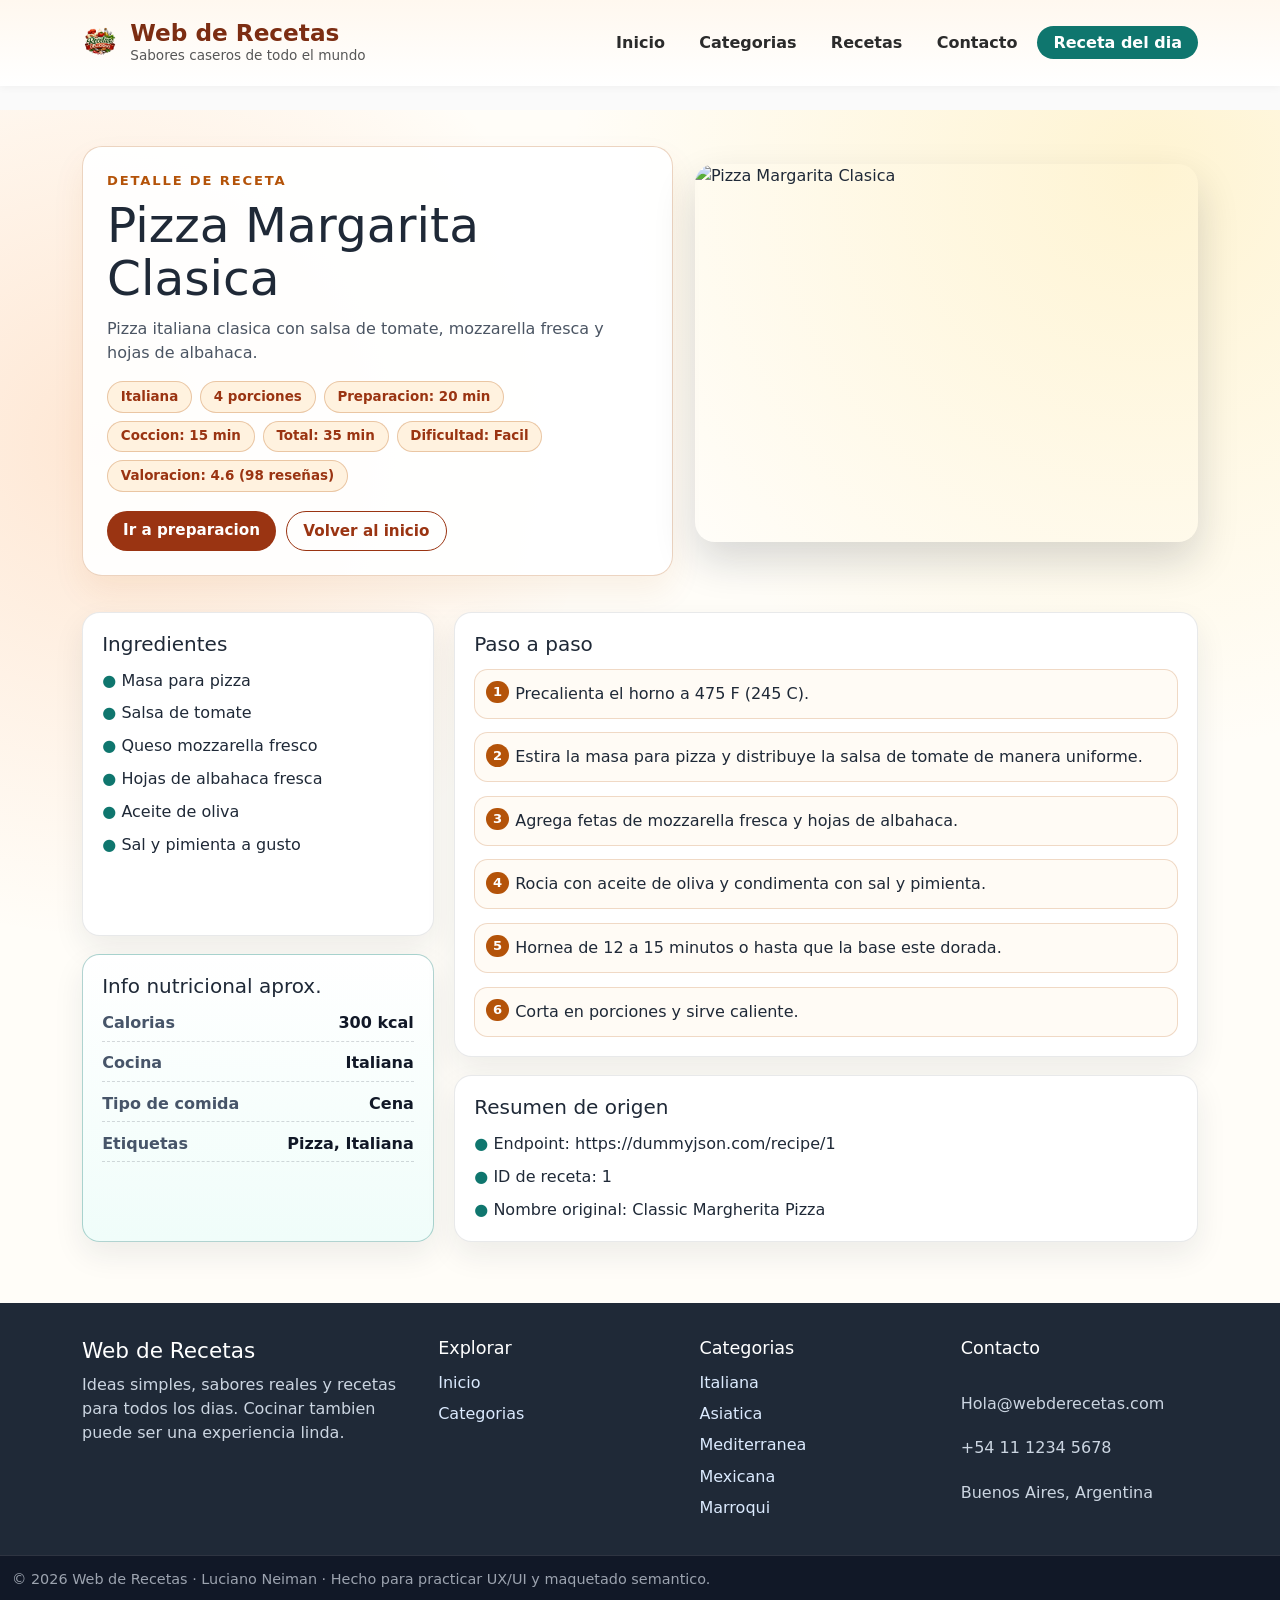
==== detalle-pizza.html @ e7e10cf9 "agregue pagina de detalle y termine" ====
<!DOCTYPE html>
<html lang="es-ES">

<head>
    <meta charset="UTF-8">
    <meta name="viewport" content="width=device-width, initial-scale=1.0">
    <title>Pizza Margarita Clasica | Web de Recetas</title>
    <link rel="icon" href="data:,">

    <link href="https://cdn.jsdelivr.net/npm/bootstrap@5.3.8/dist/css/bootstrap.min.css" rel="stylesheet"
        integrity="sha384-sRIl4kxILFvY47J16cr9ZwB07vP4J8+LH7qKQnuqkuIAvNWLzeN8tE5YBujZqJLB" crossorigin="anonymous">
    <script src="https://cdn.jsdelivr.net/npm/bootstrap@5.3.8/dist/js/bootstrap.bundle.min.js"
        integrity="sha384-FKyoEForCGlyvwx9Hj09JcYn3nv7wiPVlz7YYwJrWVcXK/BmnVDxM+D2scQbITxI" crossorigin="anonymous"
        defer></script>

    <link rel="stylesheet" href="assets/css/styles.css">
    <script src="assets/js/script.js" defer></script>
</head>

<body>
    <header class="header-main">
        <nav class="container navbar-recetas" aria-label="Navegacion principal">
            <a href="index.html" class="brand-recetas">
                <img src="assets/img/logo.png" alt="Logo Web de Recetas" class="logo-header">
                <span class="brand-copy">
                    <span class="brand-title">Web de Recetas</span>
                    <span class="brand-subtitle">Sabores caseros de todo el mundo</span>
                </span>
            </a>
            <ul class="menu-recetas">
                <li><a href="index.html" class="menu-link">Inicio</a></li>
                <li><a href="index.html#categorias" class="menu-link">Categorias</a></li>
                <li><a href="index.html#recetas" class="menu-link">Recetas</a></li>
                <li><a href="index.html#contacto" class="menu-link">Contacto</a></li>
                <li><a href="detalle-pizza.html" class="menu-cta" aria-current="page">Receta del dia</a></li>
            </ul>
        </nav>
    </header>

    <main class="main-content detail-page detail-page--pizza">
        <section class="detail-hero container" aria-label="Detalle de receta de pizza">
            <article class="detail-hero__content">
                <p class="detail-kicker">Detalle de receta</p>
                <h1>Pizza Margarita Clasica</h1>
                <p class="detail-lead">Pizza italiana clasica con salsa de tomate,
                    mozzarella fresca y hojas de albahaca.</p>
                <ul class="detail-meta" role="list">
                    <li>Italiana</li>
                    <li>4 porciones</li>
                    <li>Preparacion: 20 min</li>
                    <li>Coccion: 15 min</li>
                    <li>Total: 35 min</li>
                    <li>Dificultad: Facil</li>
                    <li>Valoracion: 4.6 (98 reseñas)</li>
                </ul>
                <p class="detail-actions">
                    <a href="#pasos" class="hero-btn hero-btn--primary">Ir a preparacion</a>
                    <a href="index.html" class="hero-btn hero-btn--ghost">Volver al inicio</a>
                </p>
            </article>
            <figure class="detail-hero__media">
                <img src="https://cdn.dummyjson.com/recipe-images/1.webp" alt="Pizza Margarita Clasica">
            </figure>
        </section>

        <section class="detail-layout container" aria-label="Informacion completa de la receta">
            <aside class="detail-panel">
                <article class="detail-card">
                    <h2>Ingredientes</h2>
                    <ul class="detail-list" role="list">
                        <li>Masa para pizza</li>
                        <li>Salsa de tomate</li>
                        <li>Queso mozzarella fresco</li>
                        <li>Hojas de albahaca fresca</li>
                        <li>Aceite de oliva</li>
                        <li>Sal y pimienta a gusto</li>
                    </ul>
                </article>

                <article class="detail-card detail-card--accent">
                    <h2>Info nutricional aprox.</h2>
                    <dl class="detail-facts">
                        <div>
                            <dt>Calorias</dt>
                            <dd>300 kcal</dd>
                        </div>
                        <div>
                            <dt>Cocina</dt>
                            <dd>Italiana</dd>
                        </div>
                        <div>
                            <dt>Tipo de comida</dt>
                            <dd>Cena</dd>
                        </div>
                        <div>
                            <dt>Etiquetas</dt>
                            <dd>Pizza, Italiana</dd>
                        </div>
                    </dl>
                </article>
            </aside>

            <section class="detail-content" id="pasos">
                <article class="detail-card detail-card--steps">
                    <h2>Paso a paso</h2>
                    <ol class="detail-steps">
                        <li>Precalienta el horno a 475 F (245 C).</li>
                        <li>Estira la masa para pizza y distribuye la salsa de tomate de manera uniforme.</li>
                        <li>Agrega fetas de mozzarella fresca y hojas de albahaca.</li>
                        <li>Rocia con aceite de oliva y condimenta con sal y pimienta.</li>
                        <li>Hornea de 12 a 15 minutos o hasta que la base este dorada.</li>
                        <li>Corta en porciones y sirve caliente.</li>
                    </ol>
                </article>

                <article class="detail-card">
                    <h2>Resumen de origen</h2>
                    <ul class="detail-tips" role="list">
                        <li>Endpoint: https://dummyjson.com/recipe/1</li>
                        <li>ID de receta: 1</li>
                        <li>Nombre original: Classic Margherita Pizza</li>
                    </ul>
                </article>
            </section>
        </section>
    </main>

    <footer class="footer-recetas" id="contacto">
        <section class="container footer-grid" aria-label="Pie de pagina">
            <div class="footer-block footer-brand">
                <h2>Web de Recetas</h2>
                <p>Ideas simples, sabores reales y recetas para todos los dias. Cocinar tambien puede ser una experiencia linda.</p>
            </div>

            <nav class="footer-block" aria-label="Navegacion del sitio">
                <h3>Explorar</h3>
                <ul class="footer-links" role="list">
                    <li><a href="index.html">Inicio</a></li>
                    <li><a href="index.html#categorias">Categorias</a></li>
                </ul>
            </nav>

            <div class="footer-block" aria-label="Tipos de recetas">
                <h3>Categorias</h3>
                <ul class="footer-links" role="list">
                    <li><a href="index.html#italia">Italiana</a></li>
                    <li><a href="index.html#asia">Asiatica</a></li>
                    <li><a href="index.html#mediterraneo">Mediterranea</a></li>
                    <li><a href="index.html#mexicano">Mexicana</a></li>
                    <li><a href="index.html#marroqui">Marroqui</a></li>
                </ul>
            </div>

            <div class="footer-block footer-contacto">
                <h3>Contacto</h3>
                <p>Hola@webderecetas.com</p>
                <p>+54 11 1234 5678</p>
                <p>Buenos Aires, Argentina</p>
            </div>
        </section>

        <section class="footer-bottom">
            <p class="container">© 2026 Web de Recetas · Luciano Neiman · Hecho para practicar UX/UI y maquetado semantico.</p>
        </section>
    </footer>
</body>

</html>
---- assets/css/styles.css ----
/* RESET CSS */
html {
    box-sizing: border-box;
    font-size: 100%;
}

*,
*::before,
*::after {
    box-sizing: inherit;
    margin: 0;
    padding: 0;
}

body {
    line-height: 1.5;
    font-family: system-ui, sans-serif;
    background: #fafafa;
    color: #222;
    min-height: 100vh;
}

a {
    color: inherit;
    text-decoration: none;
}

img,
picture,
video,
canvas,
svg {
    display: block;
    max-width: 100%;
}

input,
button,
textarea,
select {
    font: inherit;
}



/* HEADER */
.header-main {
    background: linear-gradient(180deg, #fff8ef 0%, #ffffff 100%);
    box-shadow: 0 0.125rem 0.5rem rgba(0, 0, 0, 0.04);
    margin-bottom: 1.5rem;
}

.navbar-recetas {
    align-items: center;
    display: flex;
    flex-wrap: wrap;
    gap: 1rem;
    justify-content: space-between;
    padding-block: 1rem;
}

.brand-recetas {
    align-items: center;
    display: flex;
    gap: 0.75rem;
}

.brand-copy {
    display: grid;
    gap: 0.1rem;
}

.brand-title {
    color: #7c2d12;
    font-size: 1.45rem;
    font-weight: 800;
    line-height: 1;
}

.brand-subtitle {
    color: #575757;
    font-size: 0.85rem;
}

.logo-header {
    border-radius: 0.75rem;
    height: 3.4rem;
    width: auto;
}

.menu-recetas {
    align-items: center;
    display: flex;
    flex-wrap: wrap;
    gap: 0.35rem;
    list-style: none;
    margin: 0;
    padding: 0;
}

.menu-link {
    border-radius: 999rem;
    color: #2b2b2b;
    font-weight: 600;
    padding: 0.45rem 0.9rem;
    transition: background-color 150ms ease, color 150ms ease;
}

.menu-link:hover,
.menu-link:focus-visible,
.menu-link--active {
    background: #fdebd6;
    color: #9a3412;
}

.menu-cta {
    background: #0f766e;
    border-radius: 999rem;
    color: #ffffff;
    font-weight: 700;
    padding: 0.45rem 1rem;
    transition: background-color 150ms ease;
}

.menu-cta:hover,
.menu-cta:focus-visible {
    background: #0c615b;
}

/* HERO */
.hero-section {
    align-items: center;
    display: flex;
    min-height: 40rem;
    background-image: url('../img/banner.jpeg');
    background-position: center;
    background-repeat: no-repeat;
    background-size: cover;
    padding: 11.2rem 0;
    position: relative;
}

.hero-section::before {
    background: linear-gradient(90deg, rgba(24, 24, 24, 0.66) 0%, rgba(24, 24, 24, 0.28) 55%, rgba(24, 24, 24, 0.1) 100%);
    content: "";
    inset: 0;
    position: absolute;
}

.hero-content {
    background: rgba(255, 255, 255, 0.9);
    border: 0.0625rem solid rgba(124, 45, 18, 0.16);
    border-radius: 1.2rem;
    color: #222;
    margin-inline: 0;
    max-width: 36rem;
    padding: 1.6rem;
    position: relative;
    z-index: 1;
}

.hero-kicker {
    color: #9a3412;
    font-size: 0.8rem;
    font-weight: 700;
    letter-spacing: 0.12em;
    margin-bottom: 0.6rem;
    text-transform: uppercase;
}

.hero-content h1 {
    font-size: clamp(1.8rem, 3.5vw, 3rem);
    line-height: 1.08;
    margin-bottom: 0.8rem;
}

.hero-description {
    color: #494949;
    font-size: 1.02rem;
    margin-bottom: 1rem;
}

.hero-tags {
    display: flex;
    flex-wrap: wrap;
    gap: 0.45rem;
    list-style: none;
    margin: 0 0 1.2rem;
    padding: 0;
}

.hero-tags li {
    background: #fff3e5;
    border: 0.0625rem solid #f6d2ad;
    border-radius: 999rem;
    color: #9a3412;
    font-size: 0.82rem;
    font-weight: 700;
    padding: 0.25rem 0.75rem;
}

.hero-actions {
    display: flex;
    flex-wrap: wrap;
    gap: 0.6rem;
    margin: 0;
}

.hero-btn {
    border-radius: 999rem;
    font-size: 0.95rem;
    font-weight: 700;
    padding: 0.5rem 1rem;
}

.hero-btn--primary {
    background: #9a3412;
    color: #fff;
}

.hero-btn--primary:hover,
.hero-btn--primary:focus-visible {
    background: #7c2d12;
}

.hero-btn--ghost {
    border: 0.0625rem solid #9a3412;
    color: #9a3412;
}

.hero-btn--ghost:hover,
.hero-btn--ghost:focus-visible {
    background: #fff3e5;
}



/* MAIN */
.main-content {
    padding-bottom: 0;
}

.recipe-category {
    padding: 0 0 4rem;
}

.recipe-category--accent {
    background: linear-gradient(180deg, transparent 0%, rgba(229, 236, 232, 0.65) 100%);
    padding-top: 2rem;
}

.category-heading {
    margin-bottom: 2rem;
}

.category-heading h2 {
    font-size: clamp(2rem, 4vw, 3.5rem);
    margin-bottom: 0.75rem;
    text-wrap: balance;
}

.category-heading>p:last-child {
    color: #575757;
    font-size: 1.05rem;
    max-width: 42rem;
}

.category-kicker {
    color: #9a3412;
    font-size: 0.85rem;
    font-weight: 700;
    letter-spacing: 0.18em;
    margin-bottom: 0.75rem;
    text-transform: uppercase;
}

.recipe-grid {
    display: grid;
    gap: 1.25rem;
    grid-auto-flow: dense;
    grid-template-columns: repeat(12, minmax(0, 1fr));
    list-style: none;
    padding: 0;
}

.recipe-grid__item {
    grid-column: span 4;
}

.recipe-grid__item--hero {
    grid-column: span 7;
    grid-row: span 2;
}

.recipe-grid__item--wide {
    grid-column: span 8;
}

.recipe-grid__item--tall {
    grid-column: span 5;
    grid-row: span 2;
}

.recipe-grid--alt .recipe-grid__item--hero {
    grid-column: span 6;
}

.recipe-grid--alt .recipe-grid__item--wide {
    grid-column: span 7;
}

.recipe-tile {
    background: #ffffff;
    border: 0.0625rem solid rgba(34, 34, 34, 0.08);
    border-radius: 1.5rem;
    box-shadow: 0 1.25rem 2.5rem rgba(17, 24, 39, 0.08);
    display: grid;
    height: 100%;
    overflow: clip;
    transition: transform 180ms ease, box-shadow 180ms ease;
}

.recipe-tile:hover,
.recipe-tile:focus-within {
    box-shadow: 0 1.5rem 3.5rem rgba(17, 24, 39, 0.14);
    transform: translateY(-0.25rem);
}

.recipe-tile img {
    aspect-ratio: 4 / 3;
    height: 100%;
    object-fit: cover;
    width: 100%;
}

.recipe-grid__item--tall .recipe-tile img {
    aspect-ratio: 4 / 4.2;
}

.recipe-tile--horizontal {
    grid-template-columns: minmax(0, 1.2fr) minmax(0, 1fr);
}

.recipe-tile--horizontal img {
    aspect-ratio: auto;
}

.recipe-tile__body {
    display: grid;
    gap: 0.85rem;
    padding: 1.4rem;
}

.recipe-tile__meta {
    color: #6b7280;
    font-size: 0.82rem;
    font-weight: 600;
    letter-spacing: 0.08em;
    text-transform: uppercase;
}

.recipe-tile__body h3 {
    font-size: clamp(1.3rem, 2vw, 2rem);
    line-height: 1.1;
    margin: 0;
    text-wrap: balance;
}

.recipe-tile__body>p:last-of-type {
    color: #4b5563;
    margin: 0;
}

.recipe-tile__link {
    color: #9a3412;
    font-weight: 700;
    width: fit-content;
}

.recipe-tile__link:hover,
.recipe-tile__link:focus-visible {
    color: #7c2d12;
}


/* IDENTIDAD VISUAL POR CATEGORIA */
.category-badges {
    display: flex;
    flex-wrap: wrap;
    gap: 0.5rem;
    margin-top: 1rem;
}

.category-badge {
    border: 0.0625rem solid;
    border-radius: 999rem;
    display: inline-flex;
    font-size: 0.8rem;
    font-weight: 700;
    letter-spacing: 0.04em;
    padding: 0.35rem 0.8rem;
    text-transform: uppercase;
    transition: transform 160ms ease;
}

.recipe-category--italiana .category-kicker {
    color: #b45309;
}

.recipe-category--global .category-kicker {
    color: #0f766e;
}

.recipe-category--italiana .category-badge {
    background-color: #fff5e8;
    border-color: rgba(180, 83, 9, 0.28);
    color: #b45309;
}

.recipe-category--global .category-badge {
    background-color: #ecfeff;
    border-color: rgba(15, 118, 110, 0.3);
    color: #0f766e;
}

.recipe-category--italiana .category-badge:hover,
.recipe-category--global .category-badge:hover {
    transform: translateY(-0.1rem);
}

.recipe-category--italiana .recipe-tile {
    border-color: rgba(180, 83, 9, 0.28);
}

.recipe-category--global .recipe-tile {
    border-color: rgba(15, 118, 110, 0.3);
}

.recipe-category--italiana .recipe-tile:hover,
.recipe-category--italiana .recipe-tile:focus-within {
    box-shadow: 0 1.5rem 3rem rgba(180, 83, 9, 0.18);
}

.recipe-category--global .recipe-tile:hover,
.recipe-category--global .recipe-tile:focus-within {
    box-shadow: 0 1.5rem 3rem rgba(15, 118, 110, 0.2);
}

.recipe-category--italiana .recipe-tile__link {
    color: #b45309;
}

.recipe-category--global .recipe-tile__link {
    color: #0f766e;
}

.recipe-category--italiana .recipe-tile__link:hover,
.recipe-category--italiana .recipe-tile__link:focus-visible,
.recipe-category--global .recipe-tile__link:hover,
.recipe-category--global .recipe-tile__link:focus-visible {
    text-decoration: underline;
}


/* DETALLE DE RECETA */
.detail-page {
    background:
        radial-gradient(circle at 90% 5%, rgba(252, 211, 77, 0.22), transparent 36%),
        radial-gradient(circle at 8% 28%, rgba(249, 115, 22, 0.16), transparent 34%),
        #fffdf8;
    padding-bottom: 3.8rem;
}

.detail-page--pizza {
    color: #1f2937;
}

.detail-hero {
    align-items: center;
    column-gap: 1.4rem;
    display: grid;
    grid-template-columns: 1.08fr 0.92fr;
    padding-block: 2.2rem;
}

.detail-hero__content {
    background: rgba(255, 255, 255, 0.92);
    border: 0.0625rem solid rgba(180, 83, 9, 0.25);
    border-radius: 1.25rem;
    box-shadow: 0 1rem 2rem rgba(180, 83, 9, 0.08);
    padding: 1.5rem;
}

.detail-kicker {
    color: #b45309;
    font-size: 0.82rem;
    font-weight: 700;
    letter-spacing: 0.14em;
    margin-bottom: 0.55rem;
    text-transform: uppercase;
}

.detail-hero__content h1 {
    font-size: clamp(1.9rem, 3.8vw, 3.2rem);
    line-height: 1.08;
    margin-bottom: 0.8rem;
    text-wrap: balance;
}

.detail-lead {
    color: #4b5563;
    margin-bottom: 1rem;
    max-width: 36rem;
}

.detail-meta {
    display: flex;
    flex-wrap: wrap;
    gap: 0.5rem;
    list-style: none;
    margin: 0 0 1.15rem;
    padding: 0;
}

.detail-meta li {
    background: #fff2df;
    border: 0.0625rem solid rgba(180, 83, 9, 0.28);
    border-radius: 999rem;
    color: #9a3412;
    font-size: 0.84rem;
    font-weight: 700;
    padding: 0.3rem 0.8rem;
}

.detail-actions {
    display: flex;
    flex-wrap: wrap;
    gap: 0.65rem;
    margin: 0;
}

.detail-hero__media {
    border-radius: 1.25rem;
    overflow: clip;
    box-shadow: 0 1.2rem 2.6rem rgba(15, 23, 42, 0.16);
}

.detail-hero__media img {
    aspect-ratio: 16 / 12;
    object-fit: cover;
    width: 100%;
}

.detail-layout {
    column-gap: 1.25rem;
    display: grid;
    grid-template-columns: minmax(16rem, 22rem) minmax(0, 1fr);
}

.detail-panel,
.detail-content {
    display: grid;
    gap: 1.15rem;
}

.detail-card {
    background: #ffffff;
    border: 0.0625rem solid rgba(31, 41, 55, 0.1);
    border-radius: 1.1rem;
    box-shadow: 0 0.8rem 1.9rem rgba(31, 41, 55, 0.08);
    padding: 1.2rem;
}

.detail-card h2 {
    font-size: 1.25rem;
    margin-bottom: 0.8rem;
}

.detail-list,
.detail-tips {
    display: grid;
    gap: 0.55rem;
    list-style: none;
    margin: 0;
    padding: 0;
}

.detail-list li,
.detail-tips li {
    padding-left: 1.2rem;
    position: relative;
}

.detail-list li::before,
.detail-tips li::before {
    color: #0f766e;
    content: "●";
    left: 0;
    position: absolute;
}

.detail-facts {
    display: grid;
    gap: 0.6rem;
    margin: 0;
}

.detail-facts div {
    align-items: baseline;
    border-bottom: 0.0625rem dashed rgba(31, 41, 55, 0.18);
    display: flex;
    justify-content: space-between;
    padding-bottom: 0.35rem;
}

.detail-facts dt {
    color: #475569;
    font-weight: 600;
}

.detail-facts dd {
    color: #111827;
    font-weight: 800;
    margin: 0;
}

.detail-card--accent {
    border-color: rgba(15, 118, 110, 0.32);
    background: linear-gradient(180deg, #ffffff 0%, #f0fdfa 100%);
}

.detail-steps {
    counter-reset: step;
    display: grid;
    gap: 0.85rem;
    list-style: none;
    margin: 0;
    padding: 0;
}

.detail-steps li {
    background: #fffbf5;
    border: 0.0625rem solid rgba(180, 83, 9, 0.2);
    border-radius: 0.85rem;
    padding: 0.75rem 0.8rem 0.75rem 2.5rem;
    position: relative;
}

.detail-steps li::before {
    align-items: center;
    background: #b45309;
    border-radius: 999rem;
    color: #fff;
    content: counter(step);
    counter-increment: step;
    display: inline-flex;
    font-size: 0.82rem;
    font-weight: 700;
    height: 1.4rem;
    justify-content: center;
    left: 0.7rem;
    position: absolute;
    top: 0.7rem;
    width: 1.4rem;
}


/* FOOTER */
.footer-recetas {
    background: #1f2937;
    color: #e5e7eb;
    margin-top: 0;
}

.footer-grid {
    column-gap: 1.5rem;
    display: grid;
    grid-template-columns: 1.4fr 1fr 1fr 1fr;
    padding-block: 2.2rem;
    row-gap: 1.6rem;
}

.footer-block h2,
.footer-block h3 {
    color: #ffffff;
    font-size: 1.1rem;
    margin-bottom: 0.75rem;
}

.footer-brand h2 {
    font-size: 1.35rem;
    margin-bottom: 0.6rem;
}

.footer-brand p,
.footer-contacto p {
    color: #cbd5e1;
    margin: 0;
}

.footer-links {
    display: grid;
    gap: 0.45rem;
    list-style: none;
    margin: 0;
    padding: 0;
}

.footer-links a {
    color: #dbeafe;
    width: fit-content;
}

.footer-links a:hover,
.footer-links a:focus-visible {
    color: #fbbf24;
    text-decoration: underline;
}

.footer-contacto {
    display: grid;
    font-style: normal;
    gap: 0.35rem;
}

.footer-bottom {
    background: #111827;
    border-top: 0.0625rem solid rgba(255, 255, 255, 0.12);
    padding-block: 0.85rem;
}

.footer-bottom p {
    color: #9ca3af;
    font-size: 0.9rem;
    margin: 0;
}


@media (max-width: 62rem) {

    .detail-hero {
        grid-template-columns: 1fr;
        padding-top: 1.8rem;
    }

    .detail-layout {
        grid-template-columns: 1fr;
    }

    .footer-grid {
        grid-template-columns: 1fr 1fr;
    }

    .recipe-grid__item,
    .recipe-grid__item--hero,
    .recipe-grid__item--wide,
    .recipe-grid__item--tall,
    .recipe-grid--alt .recipe-grid__item--hero,
    .recipe-grid--alt .recipe-grid__item--wide {
        grid-column: span 6;
        grid-row: auto;
    }

    .recipe-tile--horizontal {
        grid-template-columns: 1fr;
    }

    .recipe-tile--horizontal img {
        aspect-ratio: 4 / 3;
    }
}

@media (max-width: 40rem) {

    .detail-hero__content,
    .detail-card {
        padding: 1rem;
    }

    .detail-actions .hero-btn {
        width: 100%;
    }

    .footer-grid {
        grid-template-columns: 1fr;
        padding-block: 1.7rem;
    }

    .footer-bottom p {
        text-align: center;
    }

    .hero-section {
        min-height: 23rem;
        padding: 1rem 0;
    }

    .hero-content {
        margin-inline: 0.8rem;
        max-width: none;
    }

    .hero-actions {
        gap: 0.45rem;
    }

    .hero-btn {
        text-align: center;
        width: 100%;
    }

    .navbar-recetas {
        justify-content: center;
        text-align: center;
    }

    .brand-recetas {
        justify-content: center;
    }

    .brand-subtitle {
        font-size: 0.8rem;
    }

    .menu-recetas {
        justify-content: center;
    }

    .recipe-grid {
        grid-template-columns: 1fr;
    }

    .recipe-grid__item,
    .recipe-grid__item--hero,
    .recipe-grid__item--wide,
    .recipe-grid__item--tall,
    .recipe-grid--alt .recipe-grid__item--hero,
    .recipe-grid--alt .recipe-grid__item--wide {
        grid-column: auto;
    }

    .category-heading {
        margin-bottom: 1.5rem;
    }
}
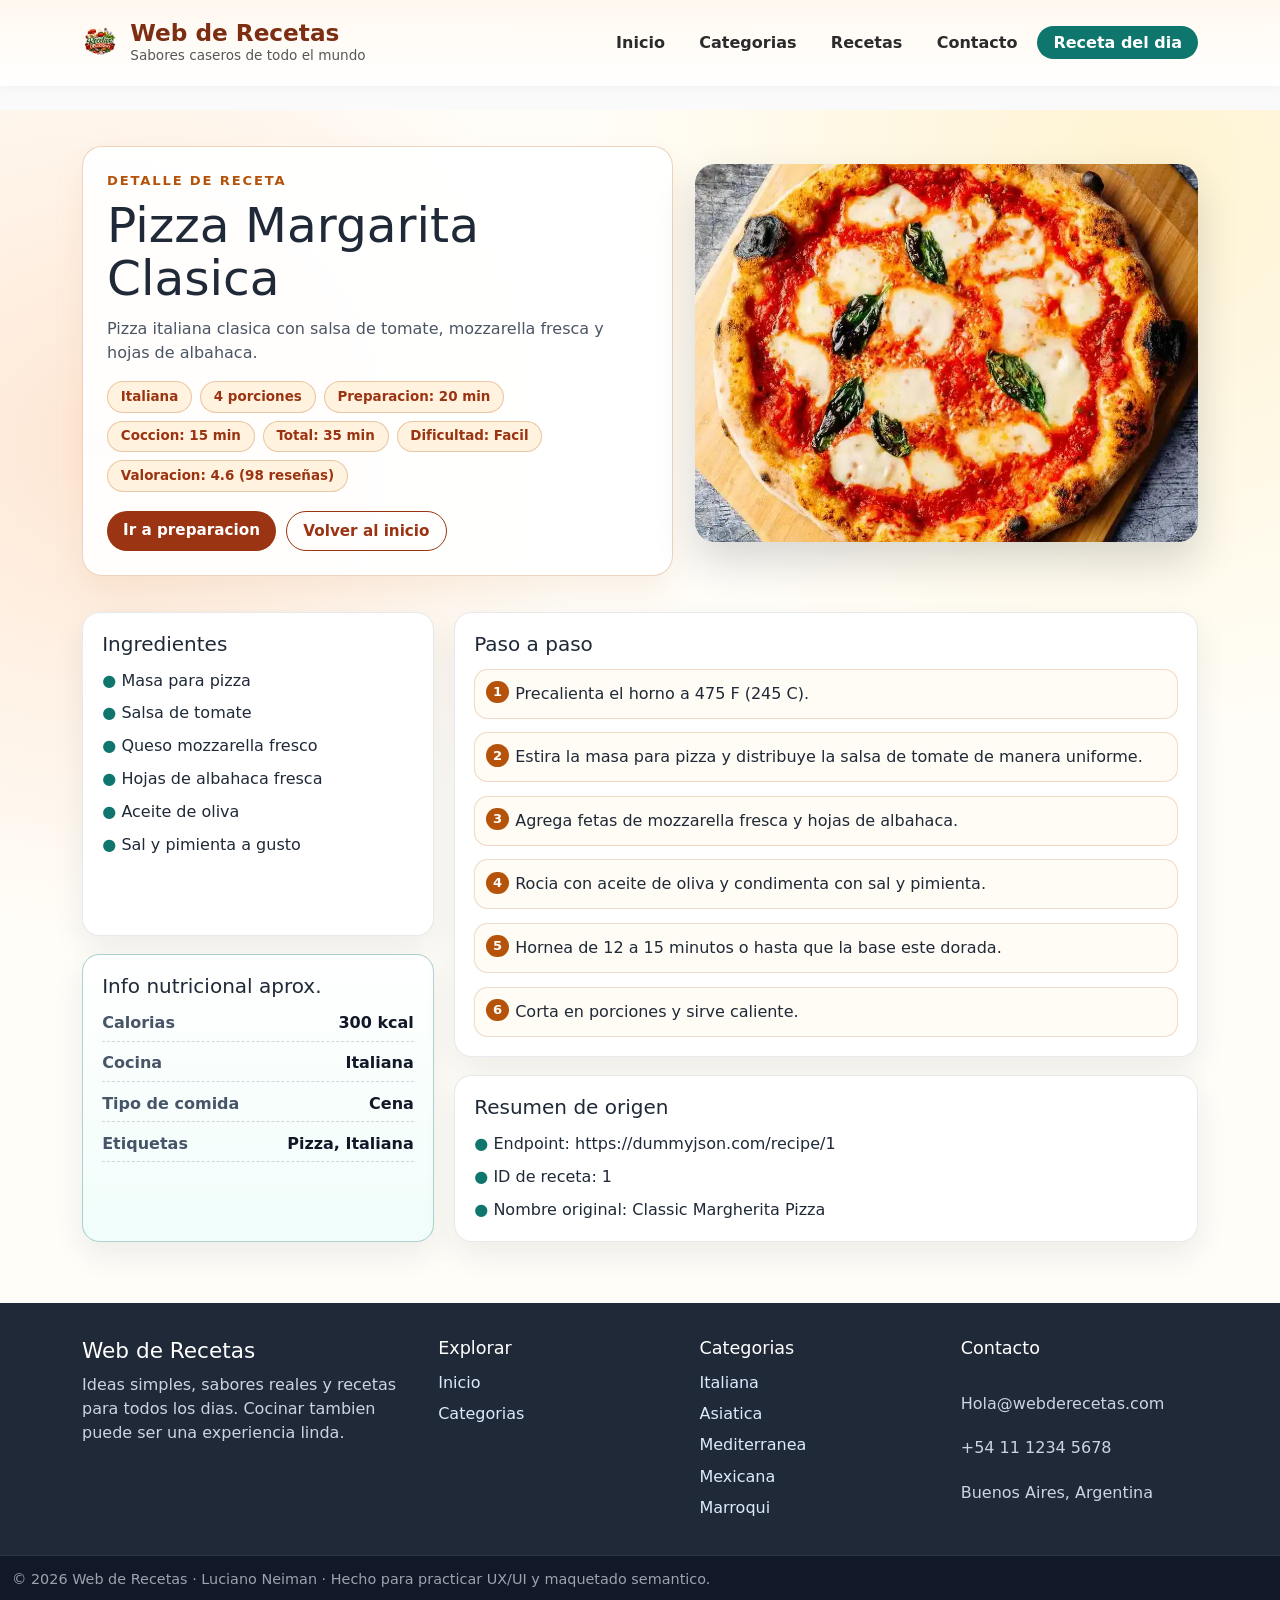
==== commit eb8b959f: "cambie links de imagenes por imagenes descargadas" ====
--- a/detalle-pizza.html
+++ b/detalle-pizza.html
@@ -59,7 +59,7 @@
                 </p>
             </article>
             <figure class="detail-hero__media">
-                <img src="https://cdn.dummyjson.com/recipe-images/1.webp" alt="Pizza Margarita Clasica">
+                <img src="assets/img/pizza.webp" alt="Pizza Margarita Clasica">
             </figure>
         </section>
 
